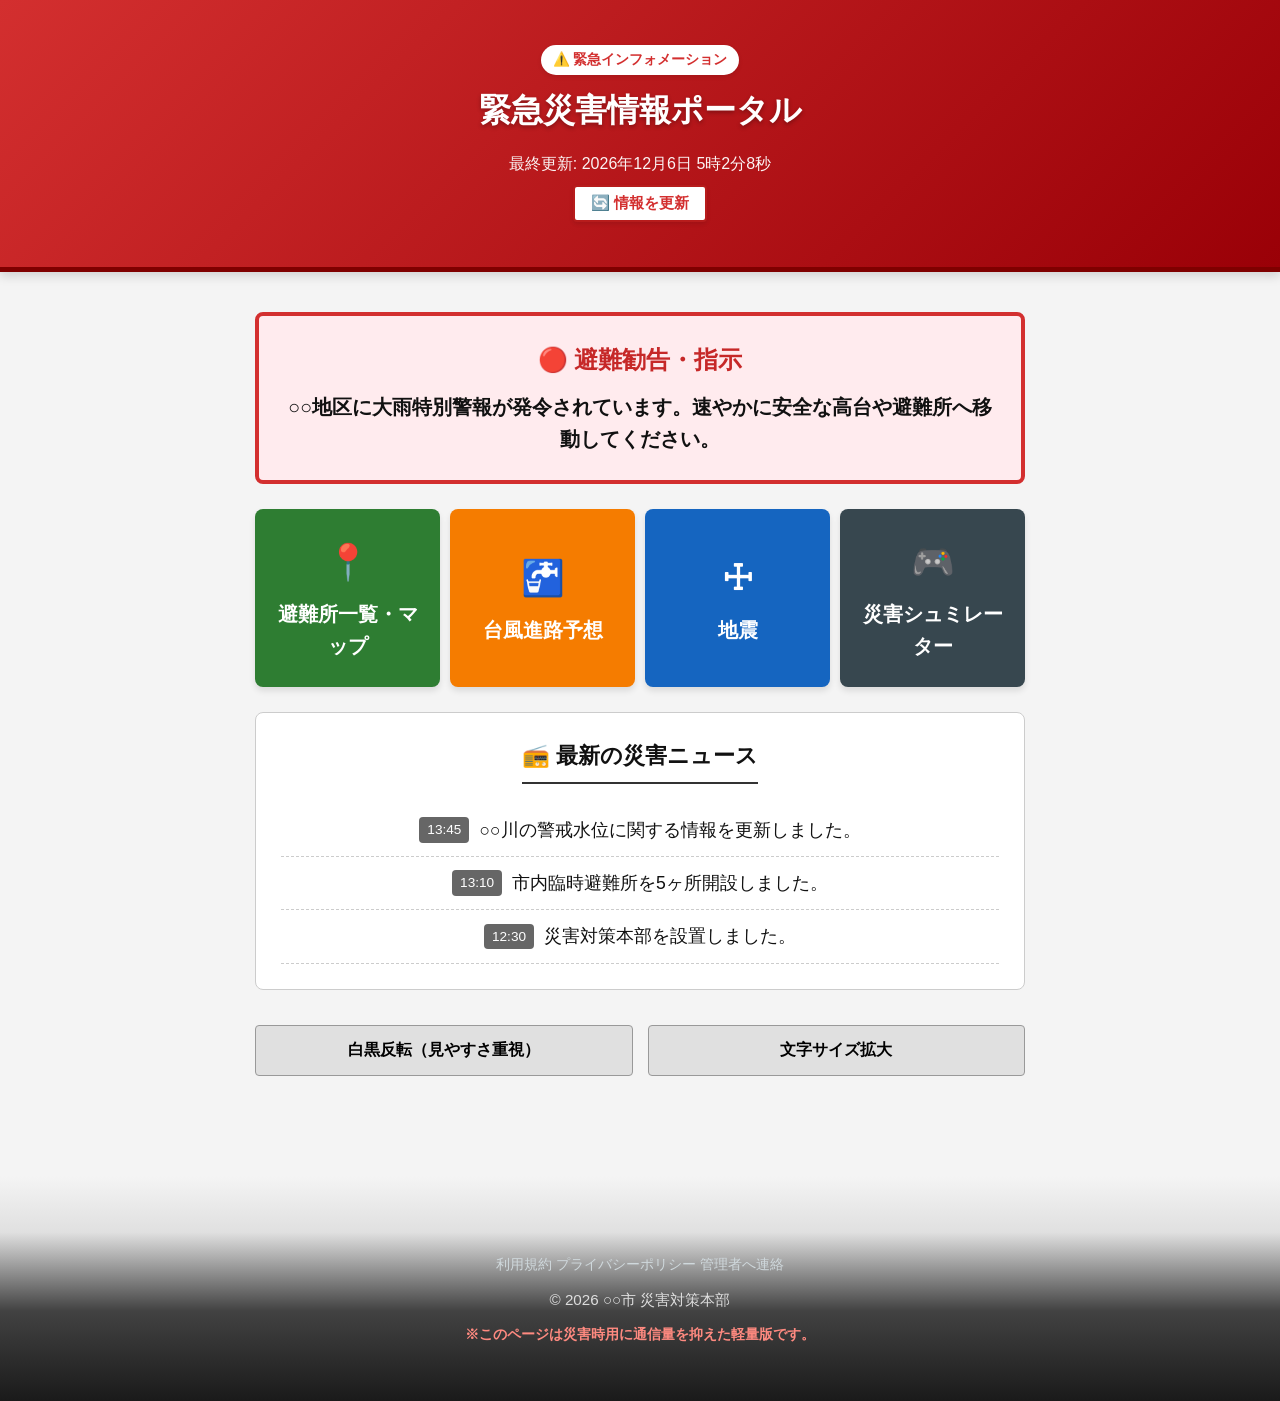
==== saigi top/index.html @ a318657b "0929" ====
<!DOCTYPE html>
<html lang="ja">
<head>
    <meta charset="UTF-8">
    <meta name="viewport" content="width=device-width, initial-scale=1.0">
    <title>【緊急災害情報】ポータルサイト</title>
    <!-- 同一リポジトリ（フォルダ）内のCSSと確実に連携 -->
    <link rel="stylesheet" href="./style.css">
</head>
<body>

    <!-- 強化版：緊急アラートヘッダー（グラデーション仕様） -->
    <header class="emergency-header">
        <div class="container header-content">
            <div class="header-badge">⚠️ 緊急インフォメーション</div>
            <h1 class="alert-title">緊急災害情報ポータル</h1>
            <div class="update-area">
                <p class="update-time">最終更新: <span id="current-time">読み込み中...</span></p>
                <button id="refresh-btn" class="refresh-button" aria-label="情報を更新する">🔄 情報を更新</button>
            </div>
        </div>
    </header>

    <main class="container">
        <!-- 最重要ニュース（赤枠） -->
        <section class="critical-alert fade-in">
            <h2>🔴 避難勧告・指示</h2>
            <p class="alert-text">○○地区に大雨特別警報が発令されています。速やかに安全な高台や避難所へ移動してください。</p>
        </section>

        <!-- メインナビゲーション（ホバーアニメーション付きボタン） -->
        <section class="nav-grid fade-in">
            <a href="#evacuation" class="nav-card btn-evac">
                <span class="icon">📍</span>
                <span class="label">避難所一覧・マップ</span>
            </a>
            <a href="#lifeline" class="nav-card btn-life">
                <span class="icon">🚰</span>
                <span class="label">台風進路予想<br></span>
            </a>
            <a href="#contact" class="nav-card btn-contact">
                <span class="icon">☩</span>
                <span class="label">地震</span>
            </a>
            <a href="#traffic" class="nav-card btn-traffic">
                <span class="icon">🎮</span>
                <span class="label">災害シュミレーター</span>
            </a>
        </section>

        <!-- ラジオ・ニュース配信（センター寄せ） -->
        <section class="info-section fade-in">
            <h2>📻 最新の災害ニュース</h2>
            <ul class="news-list">
                <li><span class="time">13:45</span> ○○川の警戒水位に関する情報を更新しました。</li>
                <li><span class="time">13:10</span> 市内臨時避難所を5ヶ所開設しました。</li>
                <li><span class="time">12:30</span> 災害対策本部を設置しました。</li>
            </ul>
        </section>

        <!-- 軽量化・文字表示切り替え機能 -->
        <section class="accessibility-tools fade-in">
            <button id="toggle-contrast" class="tool-btn">白黒反転（見やすさ重視）</button>
            <button id="text-scale" class="tool-btn">文字サイズ拡大</button>
        </section>
    </main>

    <!-- 強化版：緊急フッター（シームレスグラデーション仕様） -->
    <footer class="emergency-footer">
        <div class="container footer-content">
            <div class="footer-links">
                <a href="#terms">利用規約</a> 
                <a href="#privacy">プライバシーポリシー</a> 
                <a href="#contact-admin">管理者へ連絡</a>
            </div>
            <p class="footer-copyright">&copy; 2026 ○○市 災害対策本部</p>
            <p class="footer-note">※このページは災害時用に通信量を抑えた軽量版です。</p>
        </div>
    </footer>

    <!-- 同一リポジトリ（フォルダ）内のJavaScriptと確実に連携 -->
    <script src="./script.js"></script>
</body>
</html>
---- saigi top/style.css ----
/* 基本設定（モバイルファースト・軽量化のためシンプルに） */
* {
    box-sizing: border-box;
    margin: 0;
    padding: 0;
}

body {
    font-family: -apple-system, BlinkMacSystemFont, "Segoe UI", Roboto, "Helvetica Neue", Arial, "Noto Sans JP", sans-serif;
    line-height: 1.6;
    color: #111;
    background-color: #f4f4f4; /* メイン背景色 */
    padding-bottom: 0;
    text-align: center; /* ほとんどのテキストをセンター寄りに */
}

.container {
    width: 100%;
    max-width: 800px;
    margin: 0 auto;
    padding: 15px;
}

/* 緊急ヘッダー（鮮やかな赤から深みのある赤へのグラデーション） */
.emergency-header {
    background: linear-gradient(135deg, #d32f2f 0%, #9a0007 100%);
    color: #fff;
    padding: 30px 0;
    border-bottom: 5px solid #7f0000;
    box-shadow: 0 4px 10px rgba(0, 0, 0, 0.15);
}

.header-content {
    display: flex;
    flex-direction: column;
    align-items: center;
    gap: 10px;
}

.header-badge {
    background-color: #fff;
    color: #d32f2f;
    padding: 4px 12px;
    font-weight: bold;
    border-radius: 20px;
    font-size: 0.85rem;
    box-shadow: 0 2px 4px rgba(0, 0, 0, 0.1);
}

.alert-title {
    font-size: 2rem;
    font-weight: bold;
    text-shadow: 0 2px 4px rgba(0, 0, 0, 0.3);
}

.update-time {
    font-size: 1rem;
    opacity: 0.95;
}

/* 最重要ニュース（赤枠） */
.critical-alert {
    background-color: #ffebee;
    border: 4px solid #d32f2f;
    border-radius: 8px;
    padding: 25px;
    margin: 25px 0;
}

.critical-alert h2 {
    color: #c62828;
    font-size: 1.5rem;
    margin-bottom: 12px;
}

.alert-text {
    font-size: 1.25rem;
    font-weight: bold;
}

/* ナビゲーションボタン */
.nav-grid {
    display: grid;
    grid-template-columns: repeat(auto-fit, minmax(180px, 1fr));
    gap: 10px;
    margin: 25px 0;
}

.nav-card {
    display: flex;
    flex-direction: column;
    align-items: center;
    justify-content: center;
    padding: 25px 15px;
    text-decoration: none;
    color: #fff;
    border-radius: 8px;
    font-weight: bold;
    text-align: center;
    box-shadow: 0 4px 6px rgba(0,0,0,0.1);
    min-height: 130px;
    transition: transform 0.3s cubic-bezier(0.25, 0.8, 0.25, 1), box-shadow 0.3s ease;
    position: relative;
    overflow: hidden;
}

.nav-card .icon {
    font-size: 2.2rem;
    margin-bottom: 8px;
    transition: transform 0.3s ease;
    display: inline-block;
}

/* ボタンの文字テキストの大きめサイズ（見やすさ調整） */
.nav-card .label {
    font-size: 1.25rem;
    word-break: break-all;
}

/* カーソルを合わせたとき（ホバー時）のアニメーション（浮き上がる動き） */
@media (hover: hover) {
    .nav-card:hover {
        transform: translateY(-5px) scale(1.03);
        box-shadow: 0 8px 15px rgba(0,0,0,0.2);
    }

    .nav-card:hover .icon {
        transform: translateY(-5px) scale(1.1);
    }
}

/* スマホ等でタップした瞬間のフィードバック */
.nav-card:active {
    transform: scale(0.98);
    box-shadow: 0 2px 4px rgba(0,0,0,0.1);
}

/* ボタンの色分け（直感的な識別） */
.btn-evac { background-color: #2e7d32; }     /* 緑：避難 */
.btn-life { background-color: #f57c00; }     /* 橙：インフラ */
.btn-contact { background-color: #1565c0; }  /* 青：連絡 */
.btn-traffic { background-color: #37474f; }  /* 濃灰：交通 */

/* 文字ニュースセクション（センター寄せ仕様） */
.info-section {
    background-color: #fff;
    border-radius: 8px;
    padding: 25px;
    margin: 25px 0;
    border: 1px solid #ccc;
    text-align: center;
}

.info-section h2 {
    font-size: 1.4rem;
    border-bottom: 2px solid #333;
    padding-bottom: 8px;
    margin-bottom: 20px;
    display: inline-block;
}

.news-list {
    list-style: none;
}

.news-list li {
    padding: 12px 0;
    border-bottom: 1px dashed #ccc;
    font-size: 1.1rem;
    display: flex;
    justify-content: center;
    align-items: center;
    gap: 10px;
}

.news-list .time {
    background-color: #666;
    color: #fff;
    padding: 2px 8px;
    border-radius: 4px;
    font-size: 0.85rem;
    flex-shrink: 0;
}

/* アクセシビリティツール */
.accessibility-tools {
    display: flex;
    gap: 15px;
    margin: 35px 0;
}

.tool-btn {
    flex: 1;
    padding: 14px;
    font-size: 1rem;
    background-color: #e0e0e0;
    border: 1px solid #999;
    border-radius: 4px;
    cursor: pointer;
    font-weight: bold;
    transition: background-color 0.2s;
}

.tool-btn:hover {
    background-color: #d5d5d5;
}

/* 緊急フッター（ボディ背景 #f4f4f4 からシームレスに黒へ溶け込むグラデーション） */
.emergency-footer {
    background: linear-gradient(180deg, #f4f4f4 0%, #e0e0e0 25%, #424242 60%, #1a1a1a 100%);
    padding: 60px 0 40px 0; 
    margin-top: 50px;
}

.footer-content {
    display: flex;
    flex-direction: column;
    align-items: center;
    gap: 12px;
}

.footer-links a {
    color: #cfd8dc;
    text-decoration: none;
    font-size: 0.9rem;
    transition: color 0.2s;
}

.footer-links a:hover {
    color: #fff;
    text-decoration: underline;
}

.footer-copyright {
    color: #fff;
    font-size: 0.95rem;
    opacity: 0.8;
}

.footer-note {
    color: #ff8a80; 
    font-size: 0.85rem;
    font-weight: bold;
}

/* スクロールアニメーション用の設定（下から浮き上がる） */
.fade-in {
    opacity: 0;
    transform: translateY(30px);
    transition: opacity 0.8s ease-out, transform 0.8s ease-out;
}

.fade-in.is-visible {
    opacity: 1;
    transform: translateY(0);
}

/* 手動更新ボタンのデザイン */
.update-area {
    display: flex;
    flex-direction: column;
    align-items: center;
    gap: 8px;
    margin-top: 5px;
}

.refresh-button {
    background-color: #fff;
    color: #d32f2f;
    border: 2px solid #b71c1c;
    padding: 6px 16px;
    font-size: 0.95rem;
    font-weight: bold;
    border-radius: 4px;
    cursor: pointer;
    box-shadow: 0 2px 4px rgba(0,0,0,0.1);
    transition: background-color 0.2s, transform 0.1s;
}

@media (hover: hover) {
    .refresh-button:hover {
        background-color: #ffebee;
        transform: scale(1.03);
    }
}

.refresh-button:active {
    transform: scale(0.98);
}

body.high-contrast .refresh-button {
    background-color: #000 !important;
    color: #fff !important;
    border: 2px solid #fff !important;
}

/* 高コントラストモード */
body.high-contrast {
    background-color: #000 !important;
    color: #fff !important;
}
body.high-contrast .info-section,
body.high-contrast .critical-alert {
    background-color: #000 !important;
    border: 3px solid #fff !important;
    color: #fff !important;
}
body.high-contrast .nav-card {
    background-color: #222 !important;
    border: 2px solid #fff !important;
}
body.high-contrast h2,
body.high-contrast .critical-alert h2,
body.high-contrast .info-section h2 {
    color: #fff !important;
    border-bottom-color: #fff !important;
}
body.high-contrast .emergency-header,
body.high-contrast .emergency-footer {
    background: #000 !important;
    border-top: 3px solid #fff !important;
}

/* 文字拡大モード */
body.large-text {
    font-size: 1.3rem;
}
body.large-text .alert-title { font-size: 2.4rem; }
body.large-text .critical-alert h2 { font-size: 1.9rem; }
body.large-text .alert-text { font-size: 1.6rem; }
body.large-text .nav-card .label { font-size: 1.3rem; }
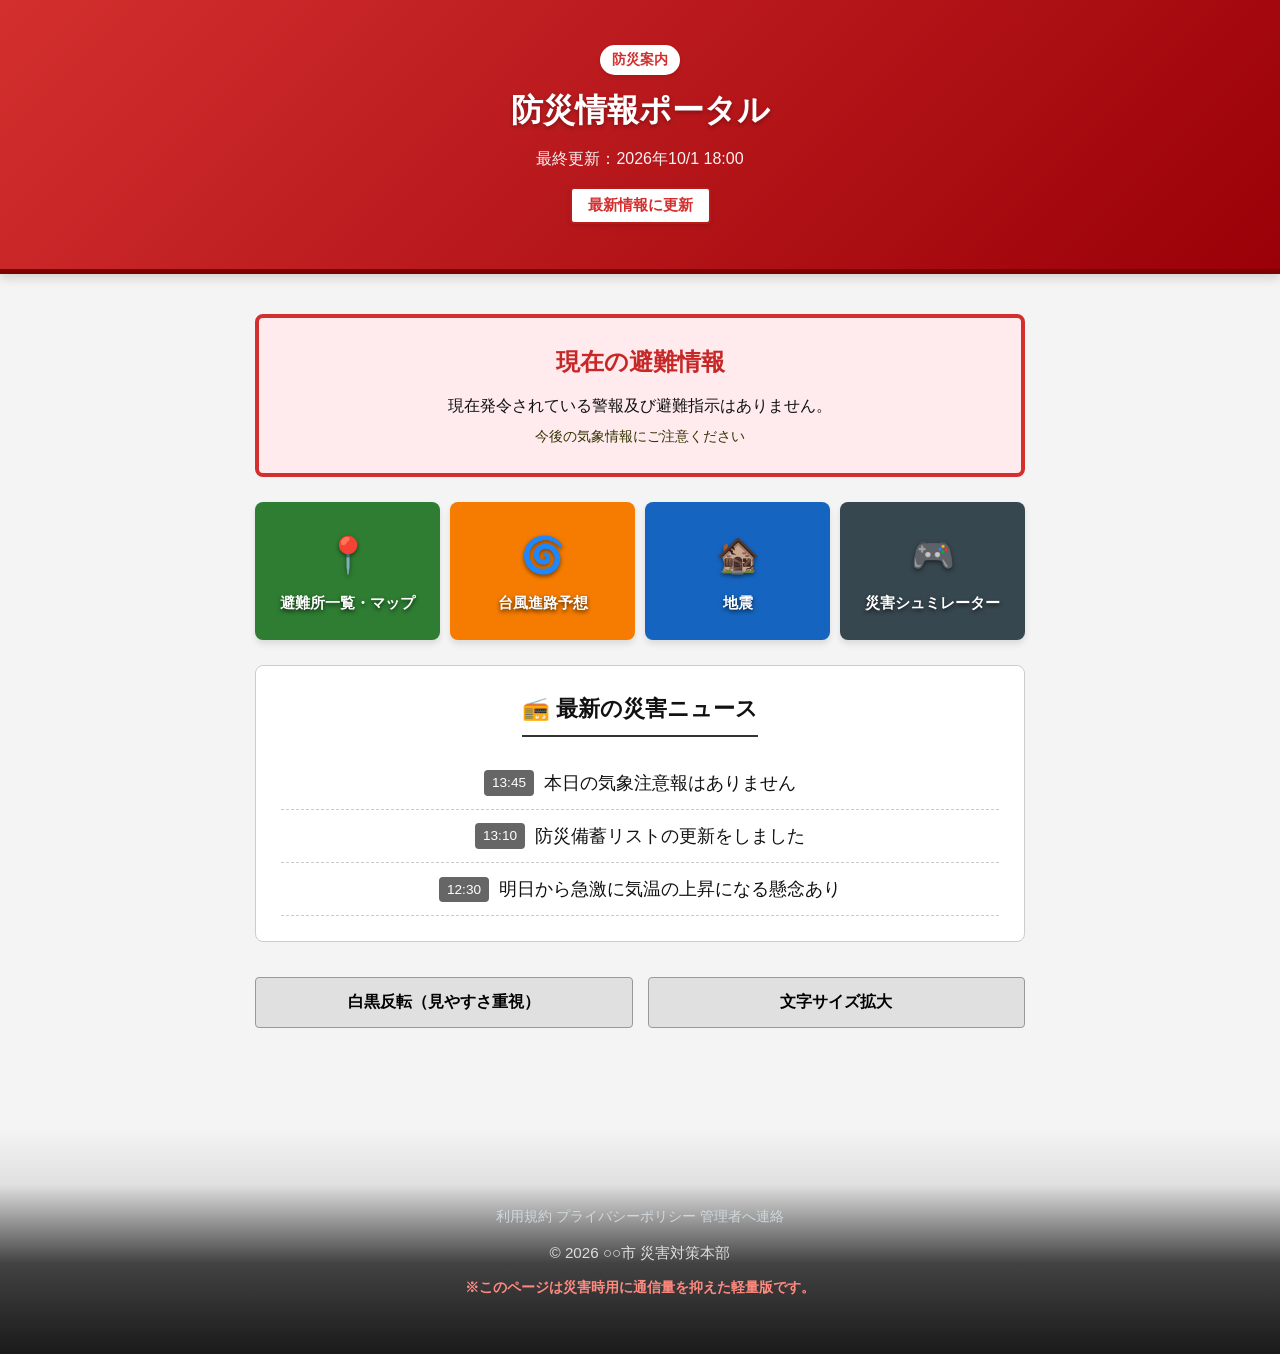
==== commit 5f3ac1a4: "10/01更新" ====
--- a/saigi top/index.html
+++ b/saigi top/index.html
@@ -6,43 +6,64 @@
     <title>【緊急災害情報】ポータルサイト</title>
     <!-- 同一リポジトリ（フォルダ）内のCSSと確実に連携 -->
     <link rel="stylesheet" href="./style.css">
+    <style>
+        .emergency-header.normal-state{
+            background: linear-gradient(135deg, #1565c0 0%, #0d47a1 100%);
+            border-bottom: 5px solid #0a2472;
+        }
+.emergency-header.normal-state.header .header-badge{
+    color: #1565c0;
+}
+.critical-alert.nomal-state{
+    background-color: #e8f5e9;
+    border:3px solid #2e7d32;
+}
+.critical-alert.nomal-state h2{
+    color: #1b5e20;
+}
+</style>
 </head>
 <body>
+    <!-- 通常バージョン-->
+    <header class="emergency-header nomal-state">
+        <div class="container header-content">
+            <span class="header-badge">防災案内</span>
+<h1 class="alert-title">防災情報ポータル</h1>
+<p class="update-time">最終更新：2026年10/1 18:00</p>
 
-    <!-- 強化版：緊急アラートヘッダー（グラデーション仕様） -->
-    <header class="emergency-header">
-        <div class="container header-content">
-            <div class="header-badge">⚠️ 緊急インフォメーション</div>
-            <h1 class="alert-title">緊急災害情報ポータル</h1>
-            <div class="update-area">
-                <p class="update-time">最終更新: <span id="current-time">読み込み中...</span></p>
-                <button id="refresh-btn" class="refresh-button" aria-label="情報を更新する">🔄 情報を更新</button>
-            </div>
-        </div>
-    </header>
+<div class="update-area">
+    <button type="button" class="refresh-button" onclick="location.reload()">最新情報に更新</button>
+</div>
+</div>
+</header>
 
+
+ 
     <main class="container">
-        <!-- 最重要ニュース（赤枠） -->
-        <section class="critical-alert fade-in">
-            <h2>🔴 避難勧告・指示</h2>
-            <p class="alert-text">○○地区に大雨特別警報が発令されています。速やかに安全な高台や避難所へ移動してください。</p>
+        <!-- 最重要ニュースnomalver（赤枠） -->
+        <section class="critical-alert" class="critical-alert nomal-state">
+            <h2 id="alert-heading">現在の避難情報</h2>
+            <p id="alert-text">現在発令されている警報及び避難指示はありません。</p>
+        <p id="alert-subtext" style="margin-top: 6px; font-size: 0.9rem; color: #330;">
+            今後の気象情報にご注意ください
+            </p>
         </section>
 
         <!-- メインナビゲーション（ホバーアニメーション付きボタン） -->
         <section class="nav-grid fade-in">
-            <a href="#evacuation" class="nav-card btn-evac">
+            <a href="#evacuation.html" class="nav-card btn-evac" style="--bg-img: url('images/evac: .jpg;');">
                 <span class="icon">📍</span>
                 <span class="label">避難所一覧・マップ</span>
             </a>
-            <a href="#lifeline" class="nav-card btn-life">
-                <span class="icon">🚰</span>
+            <a href="#lifeline.html" class="nav-card btn-life" style="--bg-img: url('images/lifeline: .jpg;');">
+                <span class="icon">🌀</span>
                 <span class="label">台風進路予想<br></span>
             </a>
-            <a href="#contact" class="nav-card btn-contact">
-                <span class="icon">☩</span>
+            <a href="#contact.html" class="nav-card btn-contact" style="--bg-img: url('https://www.silhouette-illust.com/wp-content/uploads/2017/05/building_earthquake_29882-600x600.jpg;')">
+                <span class="icon">🏚️</span>
                 <span class="label">地震</span>
             </a>
-            <a href="#traffic" class="nav-card btn-traffic">
+            <a href="#traffic.html" class="nav-card btn-traffic" style="--bg-img: url('images/traffic: .jpg;')">
                 <span class="icon">🎮</span>
                 <span class="label">災害シュミレーター</span>
             </a>
@@ -52,9 +73,9 @@
         <section class="info-section fade-in">
             <h2>📻 最新の災害ニュース</h2>
             <ul class="news-list">
-                <li><span class="time">13:45</span> ○○川の警戒水位に関する情報を更新しました。</li>
-                <li><span class="time">13:10</span> 市内臨時避難所を5ヶ所開設しました。</li>
-                <li><span class="time">12:30</span> 災害対策本部を設置しました。</li>
+                <li><span class="time">13:45</span> 本日の気象注意報はありません</li>
+                <li><span class="time">13:10</span> 防災備蓄リストの更新をしました</li>
+                <li><span class="time">12:30</span> 明日から急激に気温の上昇になる懸念あり</li>
             </ul>
         </section>
 
--- a/saigi top/style.css
+++ b/saigi top/style.css
@@ -102,6 +102,10 @@
     transition: transform 0.3s cubic-bezier(0.25, 0.8, 0.25, 1), box-shadow 0.3s ease;
     position: relative;
     overflow: hidden;
+    /*画像とグラデーション設定*/
+    background-size: cover;
+    background-position: center;
+    background-repeat: norepeat;
 }
 
 .nav-card .icon {
@@ -109,14 +113,36 @@
     margin-bottom: 8px;
     transition: transform 0.3s ease;
     display: inline-block;
+    text-shadow: 0 2px 4px rgba(0, 0, 0, 0.5);
+    position:relative;
+    z-index: 1 ;
 }
 
 /* ボタンの文字テキストの大きめサイズ（見やすさ調整） */
 .nav-card .label {
-    font-size: 1.25rem;
-    word-break: break-all;
-}
-
+    font-size: 0.95rem;
+    word-break: keep-all;
+    overflow-wrap: break-word;
+    text-shadow: 0 2px 4px rgba(0, 0, 0, 0.7);
+    position: relative;
+    z-index: 1;
+}
+.btn-evac{
+    /*緑*/
+    background-image: linear-gradient(160deg,rgba(0,0,0,0.2) 0%, rgbba(47,125,48.5,0.95)85%),var(--bg-img);
+}
+.btn-life{
+    /*橙*/
+    background-image: linear-gradient(160deg,rgba(0,0,0,0.2) 0%, rgbba(245,124,0,0.95)85%),var(--bg-img);
+}
+.btn-contact{
+    /*青*/
+    background-image: linear-gradient(160deg,rgba(0,0,0,0.2) 0%, rgbba(22,101,192,0.95)85%),var(--bg-img);
+}
+.btn-traffic{
+    /*濃灰*/
+    background-image: linear-gradient(160deg,rgba(0,0,0,0.2) 0%, rgbba(59,70.5,60,0.95)85%),var(--bg-img);
+}
 /* カーソルを合わせたとき（ホバー時）のアニメーション（浮き上がる動き） */
 @media (hover: hover) {
     .nav-card:hover {
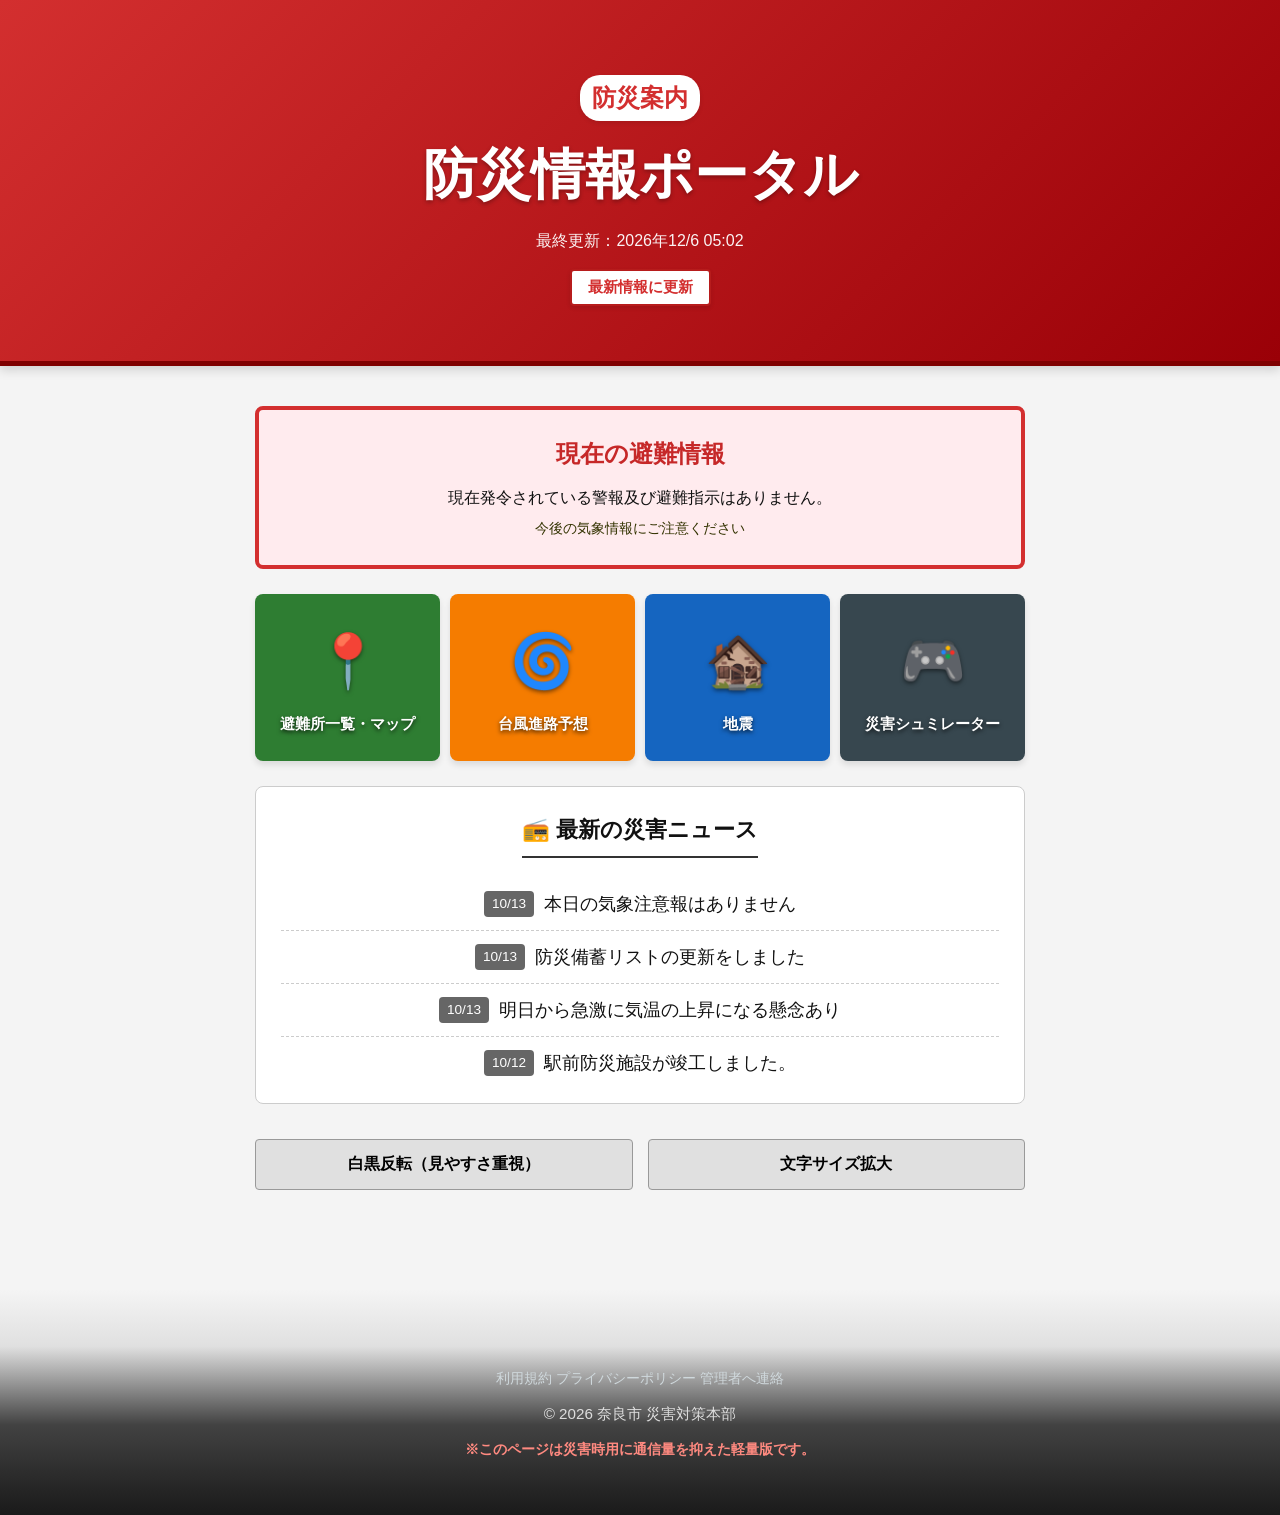
==== commit 56493792: "1006 新機能実装" ====
--- a/saigi top/index.html
+++ b/saigi top/index.html
@@ -28,9 +28,9 @@
     <header class="emergency-header nomal-state">
         <div class="container header-content">
             <span class="header-badge">防災案内</span>
+
 <h1 class="alert-title">防災情報ポータル</h1>
-<p class="update-time">最終更新：2026年10/1 18:00</p>
-
+<p id="update-time" class="update-time">最終更新：2026年10月6日 18:00</p>
 <div class="update-area">
     <button type="button" class="refresh-button" onclick="location.reload()">最新情報に更新</button>
 </div>
@@ -73,9 +73,11 @@
         <section class="info-section fade-in">
             <h2>📻 最新の災害ニュース</h2>
             <ul class="news-list">
-                <li><span class="time">13:45</span> 本日の気象注意報はありません</li>
-                <li><span class="time">13:10</span> 防災備蓄リストの更新をしました</li>
-                <li><span class="time">12:30</span> 明日から急激に気温の上昇になる懸念あり</li>
+                <li><span class="time">10/13</span> 本日の気象注意報はありません</li>
+                <li><span class="time">10/13</span> 防災備蓄リストの更新をしました</li>
+                <li><span class="time">10/13</span> 明日から急激に気温の上昇になる懸念あり</li>
+                 <li><span class="time">10/12</span> 駅前防災施設が竣工しました。</li>
+                 <li><span class="time">10/05</span> 防災訓練手順のリメイクを公開しました</li>
             </ul>
         </section>
 
@@ -94,7 +96,7 @@
                 <a href="#privacy">プライバシーポリシー</a> 
                 <a href="#contact-admin">管理者へ連絡</a>
             </div>
-            <p class="footer-copyright">&copy; 2026 ○○市 災害対策本部</p>
+            <p class="footer-copyright">&copy; 2026 奈良市 災害対策本部</p>
             <p class="footer-note">※このページは災害時用に通信量を抑えた軽量版です。</p>
         </div>
     </footer>
@@ -102,4 +104,19 @@
     <!-- 同一リポジトリ（フォルダ）内のJavaScriptと確実に連携 -->
     <script src="./script.js"></script>
 </body>
+<script>
+  function updateToCurrentDate() {
+    const now = new Date();
+    const year = now.getFullYear();
+    const month = now.getMonth() + 1;
+    const date = now.getDate();
+    const hours = String(now.getHours()).padStart(2, '0');
+    const minutes = String(now.getMinutes()).padStart(2, '0');
+
+    document.getElementById('update-time').textContent = `最終更新：${year}年${month}/${date} ${hours}:${minutes}`;
+  }
+
+  // ★ ページ読み込み完了時にも自動で今日の日時に設定
+  window.addEventListener('DOMContentLoaded', updateToCurrentDate);
+</script>
 </html>
--- a/saigi top/style.css
+++ b/saigi top/style.css
@@ -21,11 +21,12 @@
     padding: 15px;
 }
 
-/* 緊急ヘッダー（鮮やかな赤から深みのある赤へのグラデーション） */
+/* 緊急ヘッダー（鮮やかな赤からシームレスへ溶け込むグラデーション） */
 .emergency-header {
     background: linear-gradient(135deg, #d32f2f 0%, #9a0007 100%);
     color: #fff;
-    padding: 30px 0;
+    padding: 60px 0 40px 0;
+
     border-bottom: 5px solid #7f0000;
     box-shadow: 0 4px 10px rgba(0, 0, 0, 0.15);
 }
@@ -43,12 +44,12 @@
     padding: 4px 12px;
     font-weight: bold;
     border-radius: 20px;
-    font-size: 0.85rem;
+    font-size: 1.5rem;
     box-shadow: 0 2px 4px rgba(0, 0, 0, 0.1);
 }
 
 .alert-title {
-    font-size: 2rem;
+    font-size: 3.4rem;
     font-weight: bold;
     text-shadow: 0 2px 4px rgba(0, 0, 0, 0.3);
 }
@@ -109,7 +110,7 @@
 }
 
 .nav-card .icon {
-    font-size: 2.2rem;
+    font-size: 3.3rem;
     margin-bottom: 8px;
     transition: transform 0.3s ease;
     display: inline-block;
@@ -187,6 +188,10 @@
 
 .news-list {
     list-style: none;
+    max-height: 200px;
+    overflow-y:auto;
+    scrollbar-width: thin;                  /* 細いスクロールバー */
+    scrollbar-color: #ccc transparent;
 }
 
 .news-list li {
